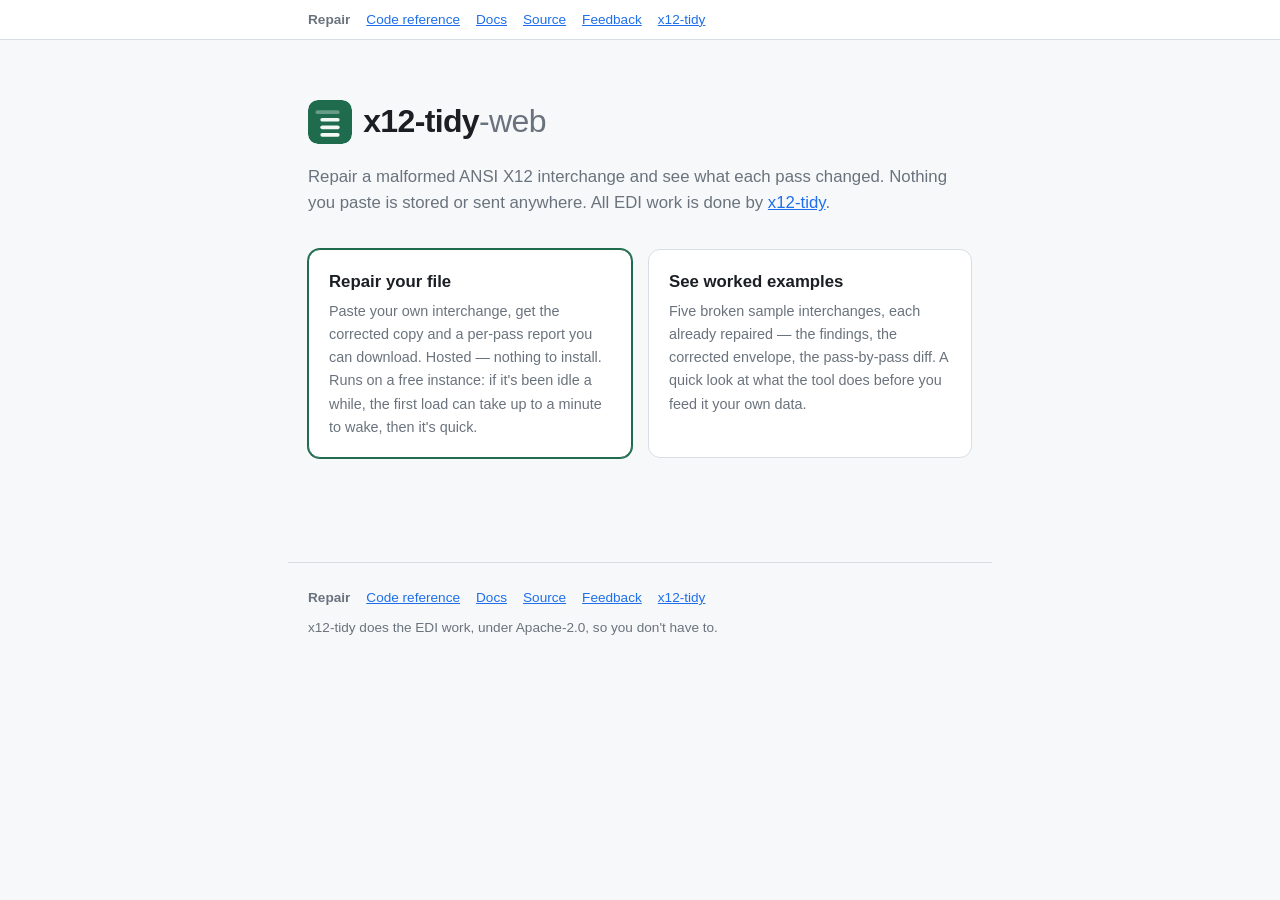
==== docs/index.html @ 7d5e28f3 "Landing page: reword the footer credit Co-Authored-By: Claude Sonnet 5 <noreply@anthropic.com> Claud" ====
<!doctype html>
<html lang="en">
<head>
  <meta charset="utf-8">
  <meta name="viewport" content="width=device-width, initial-scale=1">
  <title>x12-tidy-web</title>
  <meta name="description" content="Repair malformed ANSI X12 EDI and see what each pass changed. A stateless web front end for x12-tidy.">
  <link rel="icon" type="image/svg+xml" href="[data-uri]">
  <style>
    :root { color-scheme: light; --ink:#1b1f24; --dim:#6a737d; --line:#d8dee4; --bg:#f6f8fa; --panel:#fff; --accent:#1f6feb; --brand:#1F6B4D; }
    * { box-sizing: border-box; }
    body { margin:0; font:16px/1.6 -apple-system,BlinkMacSystemFont,"Segoe UI",Roboto,Helvetica,Arial,sans-serif; color:var(--ink); background:var(--bg); }
    a { color:var(--accent); }
    .wrap { max-width:44rem; margin:0 auto; padding:0 1.25rem; }
    /* shared link row — mirrors the app's templates/_nav.html + static/styles.css */
    .navbar { background:var(--panel); border-bottom:1px solid var(--line); font-size:.85rem; }
    .navbar .wrap { padding-top:.55rem; padding-bottom:.55rem; }
    .navlinks { display:flex; flex-wrap:wrap; gap:.35rem 1rem; }
    .navlinks a { font-weight:500; }
    .navlinks .here { font-weight:600; color:var(--dim); }
    main.wrap { padding-top:3.5rem; padding-bottom:4rem; }
    .brand { display:flex; align-items:center; gap:.7rem; }
    .mark { width:44px; height:44px; border-radius:10px; flex:none; }
    h1 { margin:0; font-size:2rem; letter-spacing:-.02em; }
    h1 .dim { color:var(--dim); font-weight:400; }
    .lede { color:var(--dim); margin:1rem 0 2rem; font-size:1.05rem; }
    .cards { display:grid; gap:1rem; grid-template-columns:1fr 1fr; }
    @media (max-width:34rem){ .cards{ grid-template-columns:1fr; } }
    a.card { display:block; text-decoration:none; color:inherit; background:var(--panel);
      border:1px solid var(--line); border-radius:12px; padding:1.15rem 1.25rem; transition:border-color .12s, transform .12s; }
    a.card:hover { border-color:var(--brand); transform:translateY(-2px); }
    a.card.primary { border-color:var(--brand); box-shadow:0 0 0 1px var(--brand); }
    a.card h2 { margin:0 0 .3rem; font-size:1.05rem; color:var(--ink); }
    a.card p { margin:0; color:var(--dim); font-size:.9rem; }
    .site-footer { max-width:44rem; margin:2.5rem auto 0; padding:1.5rem 1.25rem 2rem;
      color:var(--dim); font-size:.85rem; border-top:1px solid var(--line); }
    .site-footer .navlinks { margin-bottom:.5rem; }
    .site-footer p { margin:0; }
  </style>
</head>
<body>
<nav class="navbar" aria-label="Site"><div class="wrap navlinks">
  <span class="here">Repair</span>
  <a href="demo/codes.html">Code reference</a>
  <a href="https://docs.tidyedi.com">Docs</a>
  <a href="https://github.com/tidyedi/web-facing">Source</a>
  <a href="https://github.com/tidyedi/web-facing/issues"
     title="Opens GitHub Issues — a free GitHub account is needed to post">Feedback</a>
  <a href="https://github.com/tidyedi/x12-tidy">x12-tidy</a>
</div></nav>

<main class="wrap">
  <div class="brand">
    <svg class="mark" viewBox="0 0 64 64" aria-hidden="true"><rect width="64" height="64" rx="14" fill="#1F6B4D"/><rect x="11" y="15" width="35" height="5.4" rx="2.7" fill="#F3F8F5" opacity=".34"/><rect x="18" y="26" width="28" height="5.4" rx="2.7" fill="#F3F8F5"/><rect x="18" y="37" width="28" height="5.4" rx="2.7" fill="#F3F8F5"/><rect x="18" y="48" width="28" height="5.4" rx="2.7" fill="#F3F8F5"/></svg>
    <h1>x12-tidy<span class="dim">-web</span></h1>
  </div>
  <p class="lede">
    Repair a malformed ANSI X12 interchange and see what each pass changed.
    Nothing you paste is stored or sent anywhere. All EDI work is done by
    <a href="https://github.com/tidyedi/x12-tidy">x12-tidy</a>.
  </p>

  <div class="cards">
    <!-- LIVE-APP-CARD: the live app is on Render at x12-tidy-web.onrender.com.
         This page is the published entry point (repair.tidyedi.com, GitHub
         Pages). If the app ever moves or gets its own *.tidyedi.com host,
         update the href below + the repo Website field +
         src/x12_tidy_web/{demo.py,templates/_nav.html}. -->
    <a class="card primary" href="https://x12-tidy-web.onrender.com">
      <h2>Repair your file</h2>
      <p>Paste your own interchange, get the corrected copy and a per-pass
        report you can download. Hosted — nothing to install. Runs on a free
        instance: if it's been idle a while, the first load can take up to a
        minute to wake, then it's quick.</p>
    </a>
    <a class="card" href="demo/">
      <h2>See worked examples</h2>
      <p>Five broken sample interchanges, each already repaired — the findings,
        the corrected envelope, the pass-by-pass diff. A quick look at what the
        tool does before you feed it your own data.</p>
    </a>
  </div>
</main>

<footer class="site-footer">
  <div class="navlinks">
    <span class="here">Repair</span>
    <a href="demo/codes.html">Code reference</a>
    <a href="https://docs.tidyedi.com">Docs</a>
    <a href="https://github.com/tidyedi/web-facing">Source</a>
    <a href="https://github.com/tidyedi/web-facing/issues">Feedback</a>
    <a href="https://github.com/tidyedi/x12-tidy">x12-tidy</a>
  </div>
  <p>x12-tidy does the EDI work, under Apache-2.0, so you don't have to.</p>
</footer>
</body>
</html>
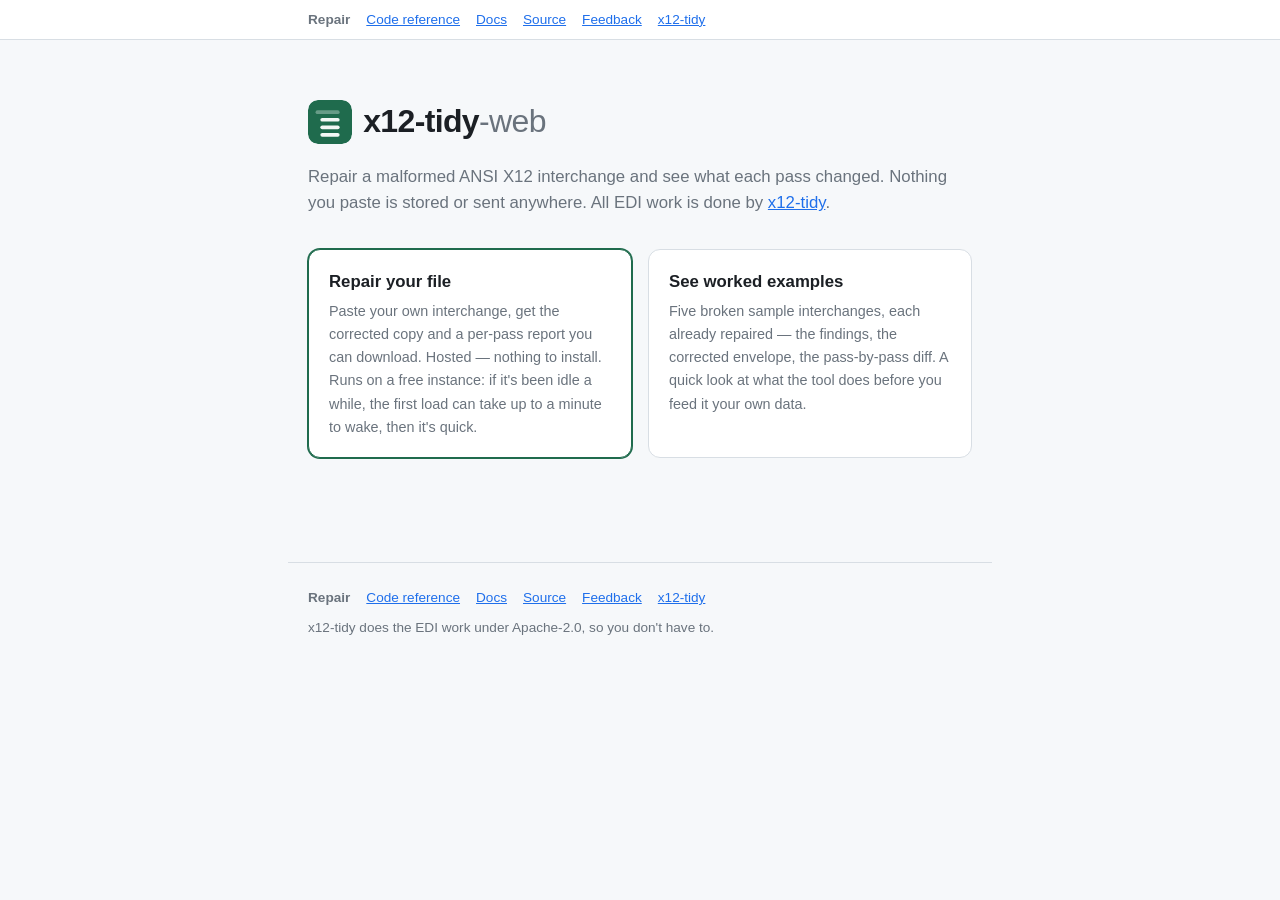
==== commit e3be1b43: "Landing page: tighten footer credit punctuation Co-Authored-By: Claude Sonnet 5 <noreply@anthropic.c" ====
--- a/docs/index.html
+++ b/docs/index.html
@@ -91,7 +91,7 @@
     <a href="https://github.com/tidyedi/web-facing/issues">Feedback</a>
     <a href="https://github.com/tidyedi/x12-tidy">x12-tidy</a>
   </div>
-  <p>x12-tidy does the EDI work, under Apache-2.0, so you don't have to.</p>
+  <p>x12-tidy does the EDI work under Apache-2.0, so you don't have to.</p>
 </footer>
 </body>
 </html>
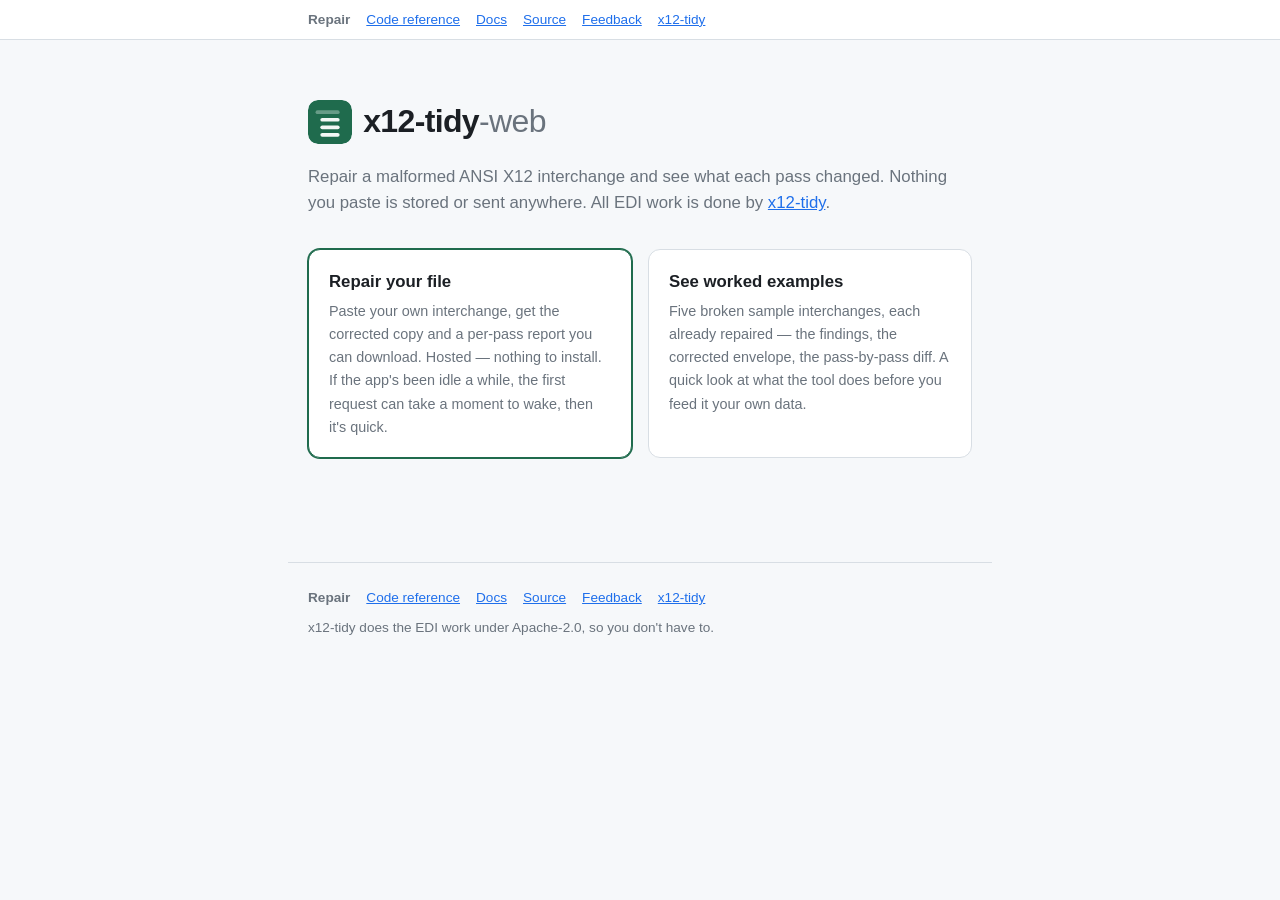
==== commit 21a04d8d: "Remove docs/DEPLOYMENT.md from the public tree It was served at repair.tidyedi.com/DEPLOYMENT.md and" ====
--- a/docs/index.html
+++ b/docs/index.html
@@ -69,9 +69,9 @@
     <a class="card primary" href="https://x12-tidy-web.onrender.com">
       <h2>Repair your file</h2>
       <p>Paste your own interchange, get the corrected copy and a per-pass
-        report you can download. Hosted — nothing to install. Runs on a free
-        instance: if it's been idle a while, the first load can take up to a
-        minute to wake, then it's quick.</p>
+        report you can download. Hosted — nothing to install. If the app's been
+        idle a while, the first request can take a moment to wake, then it's
+        quick.</p>
     </a>
     <a class="card" href="demo/">
       <h2>See worked examples</h2>
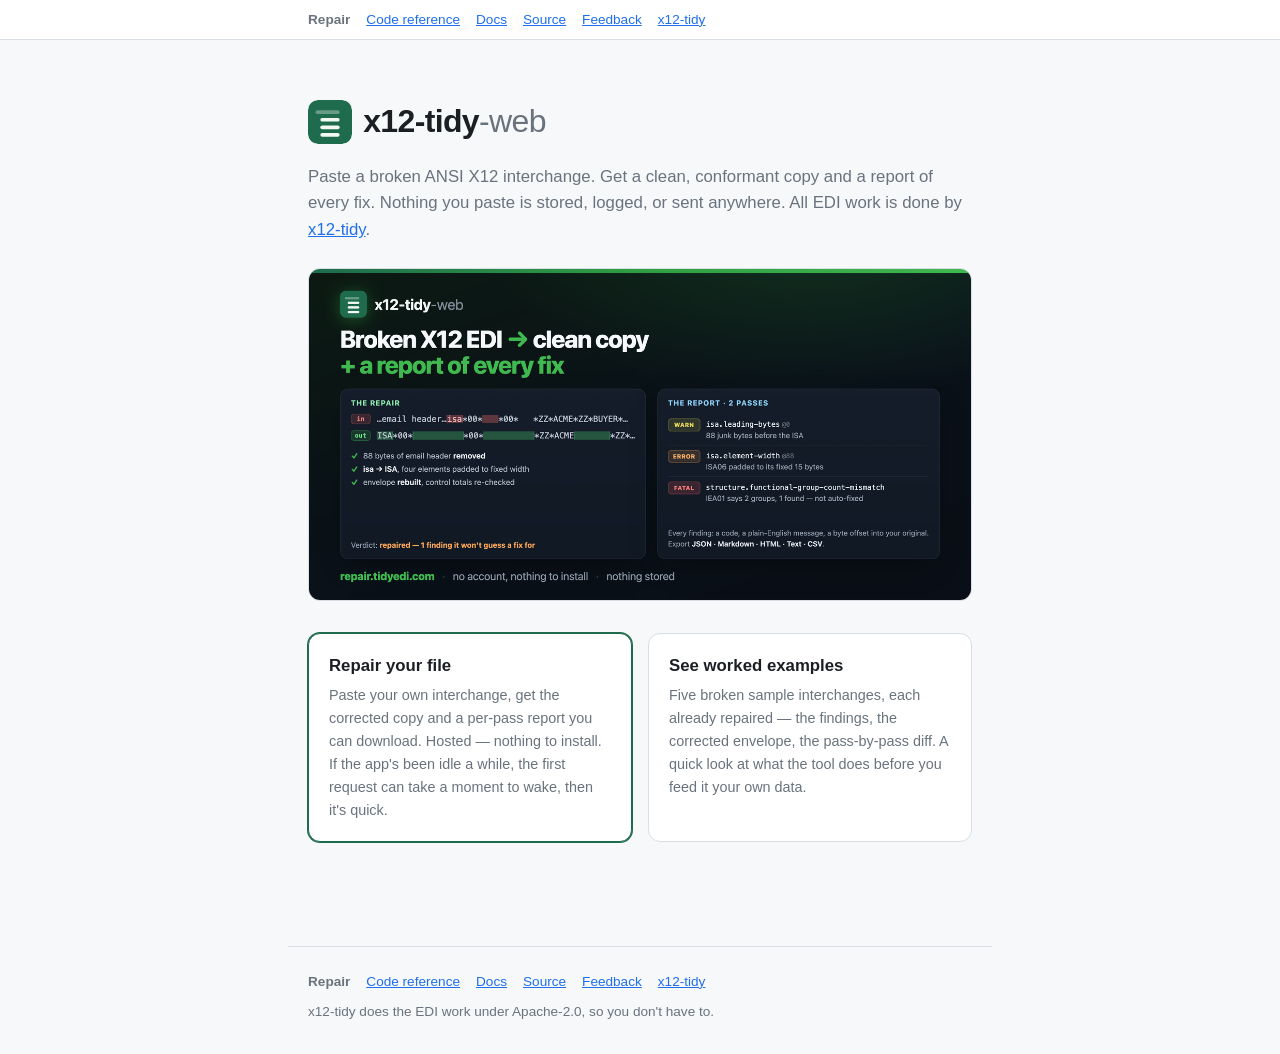
==== commit 1c5a3fc7: "Add the social preview graphic to the README and landing page - docs/social-preview.png — the "in → " ====
--- a/docs/index.html
+++ b/docs/index.html
@@ -3,8 +3,14 @@
 <head>
   <meta charset="utf-8">
   <meta name="viewport" content="width=device-width, initial-scale=1">
-  <title>x12-tidy-web</title>
-  <meta name="description" content="Repair malformed ANSI X12 EDI and see what each pass changed. A stateless web front end for x12-tidy.">
+  <title>x12-tidy-web — repair malformed X12 EDI</title>
+  <meta name="description" content="Paste a broken ANSI X12 interchange, get a clean copy and a per-pass report of every fix. No account, nothing stored.">
+  <meta property="og:type" content="website">
+  <meta property="og:url" content="https://repair.tidyedi.com/">
+  <meta property="og:title" content="x12-tidy-web — repair malformed X12 EDI">
+  <meta property="og:description" content="Paste a broken ANSI X12 interchange, get a clean copy and a per-pass report of every fix. No account, nothing stored.">
+  <meta property="og:image" content="https://repair.tidyedi.com/social-preview.png">
+  <meta name="twitter:card" content="summary_large_image">
   <link rel="icon" type="image/svg+xml" href="[data-uri]">
   <style>
     :root { color-scheme: light; --ink:#1b1f24; --dim:#6a737d; --line:#d8dee4; --bg:#f6f8fa; --panel:#fff; --accent:#1f6feb; --brand:#1F6B4D; }
@@ -23,7 +29,9 @@
     .mark { width:44px; height:44px; border-radius:10px; flex:none; }
     h1 { margin:0; font-size:2rem; letter-spacing:-.02em; }
     h1 .dim { color:var(--dim); font-weight:400; }
-    .lede { color:var(--dim); margin:1rem 0 2rem; font-size:1.05rem; }
+    .lede { color:var(--dim); margin:1rem 0 1.5rem; font-size:1.05rem; }
+    .hero { display:block; width:100%; height:auto; border:1px solid var(--line);
+      border-radius:12px; margin:0 0 2rem; }
     .cards { display:grid; gap:1rem; grid-template-columns:1fr 1fr; }
     @media (max-width:34rem){ .cards{ grid-template-columns:1fr; } }
     a.card { display:block; text-decoration:none; color:inherit; background:var(--panel);
@@ -44,8 +52,8 @@
   <a href="demo/codes.html">Code reference</a>
   <a href="https://docs.tidyedi.com">Docs</a>
   <a href="https://github.com/tidyedi/web-facing">Source</a>
-  <a href="https://github.com/tidyedi/web-facing/issues"
-     title="Opens GitHub Issues — a free GitHub account is needed to post">Feedback</a>
+  <a href="https://github.com/tidyedi/web-facing/discussions/new?category=ideas"
+     title="Opens a GitHub discussion — a free account is needed to post">Feedback</a>
   <a href="https://github.com/tidyedi/x12-tidy">x12-tidy</a>
 </div></nav>
 
@@ -55,10 +63,16 @@
     <h1>x12-tidy<span class="dim">-web</span></h1>
   </div>
   <p class="lede">
-    Repair a malformed ANSI X12 interchange and see what each pass changed.
-    Nothing you paste is stored or sent anywhere. All EDI work is done by
+    Paste a broken ANSI X12 interchange. Get a clean, conformant copy and a
+    report of every fix. Nothing you paste is stored, logged, or sent anywhere.
+    All EDI work is done by
     <a href="https://github.com/tidyedi/x12-tidy">x12-tidy</a>.
   </p>
+
+  <img class="hero" src="social-preview.png" width="1280" height="640"
+       alt="Broken X12 EDI becomes a clean copy plus a per-pass report: leading email
+            junk removed, the ISA tag cased and its elements padded to fixed width, the
+            envelope rebuilt — with each finding's severity, code, and byte offset.">
 
   <div class="cards">
     <!-- LIVE-APP-CARD: the live app is on Render at x12-tidy-web.onrender.com.
@@ -88,7 +102,7 @@
     <a href="demo/codes.html">Code reference</a>
     <a href="https://docs.tidyedi.com">Docs</a>
     <a href="https://github.com/tidyedi/web-facing">Source</a>
-    <a href="https://github.com/tidyedi/web-facing/issues">Feedback</a>
+    <a href="https://github.com/tidyedi/web-facing/discussions/new?category=ideas">Feedback</a>
     <a href="https://github.com/tidyedi/x12-tidy">x12-tidy</a>
   </div>
   <p>x12-tidy does the EDI work under Apache-2.0, so you don't have to.</p>
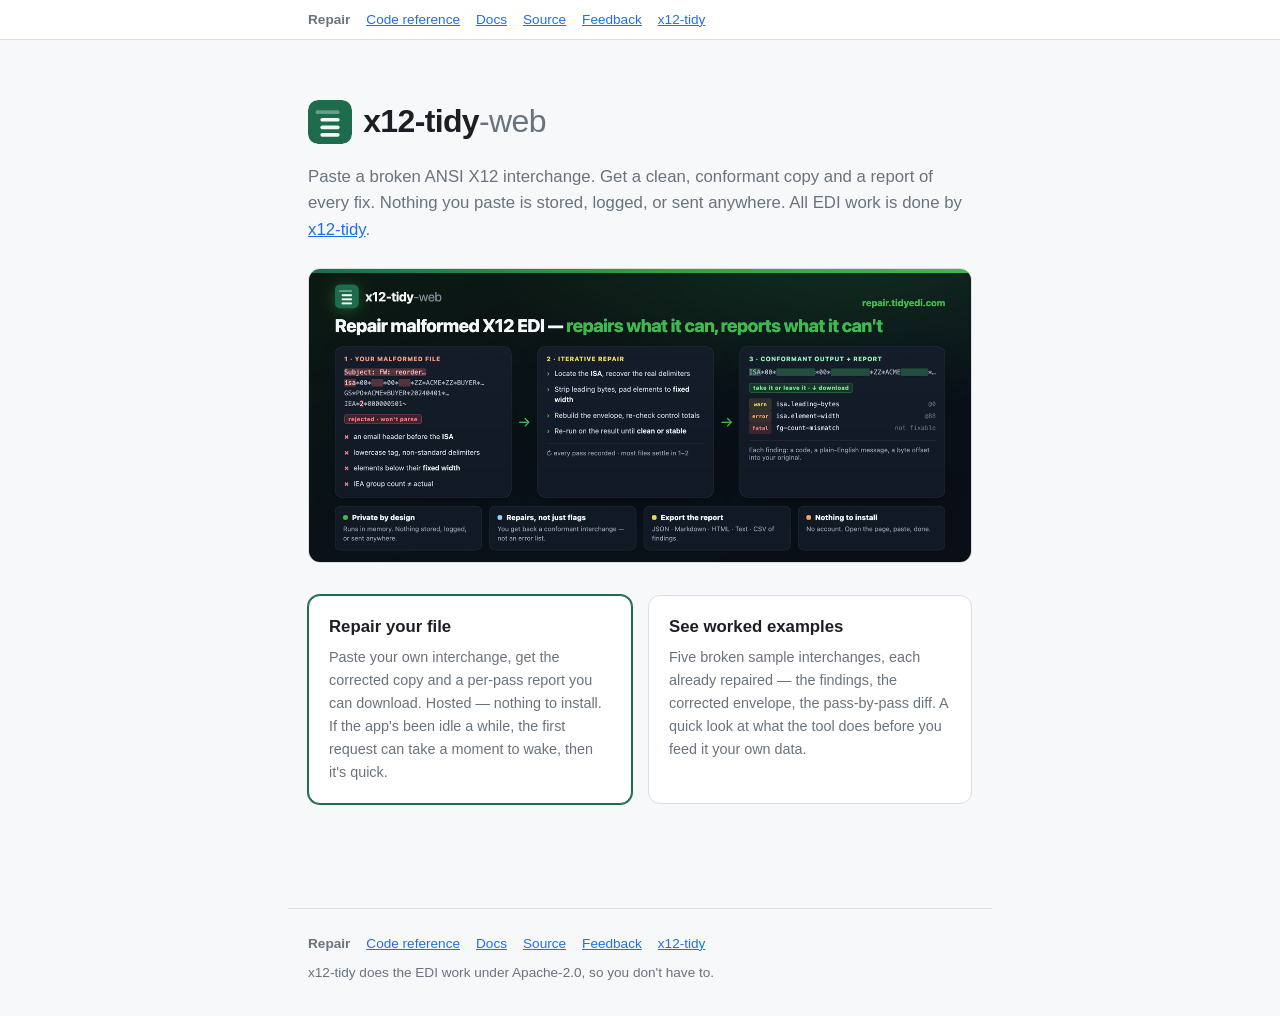
==== commit 3283ddea: "Swap the preview graphic for the flow infographic Replaces the two-panel graphic with the 3-step inf" ====
--- a/docs/index.html
+++ b/docs/index.html
@@ -69,10 +69,13 @@
     <a href="https://github.com/tidyedi/x12-tidy">x12-tidy</a>.
   </p>
 
-  <img class="hero" src="social-preview.png" width="1280" height="640"
-       alt="Broken X12 EDI becomes a clean copy plus a per-pass report: leading email
-            junk removed, the ISA tag cased and its elements padded to fixed width, the
-            envelope rebuilt — with each finding's severity, code, and byte offset.">
+  <img class="hero" src="social-preview.png" width="1280" height="566"
+       alt="Three steps: a malformed X12 file (email header before the ISA, lowercase tag,
+            short elements, wrong group count) → iterative repair (locate the ISA, recover
+            delimiters, pad to fixed width, rebuild the envelope, re-run until clean or
+            stable) → a conformant copy plus a per-pass report of every finding with its
+            code and byte offset. Private by design; exports to JSON/Markdown/HTML/text/CSV;
+            no account, nothing to install.">
 
   <div class="cards">
     <!-- LIVE-APP-CARD: the live app is on Render at x12-tidy-web.onrender.com.
